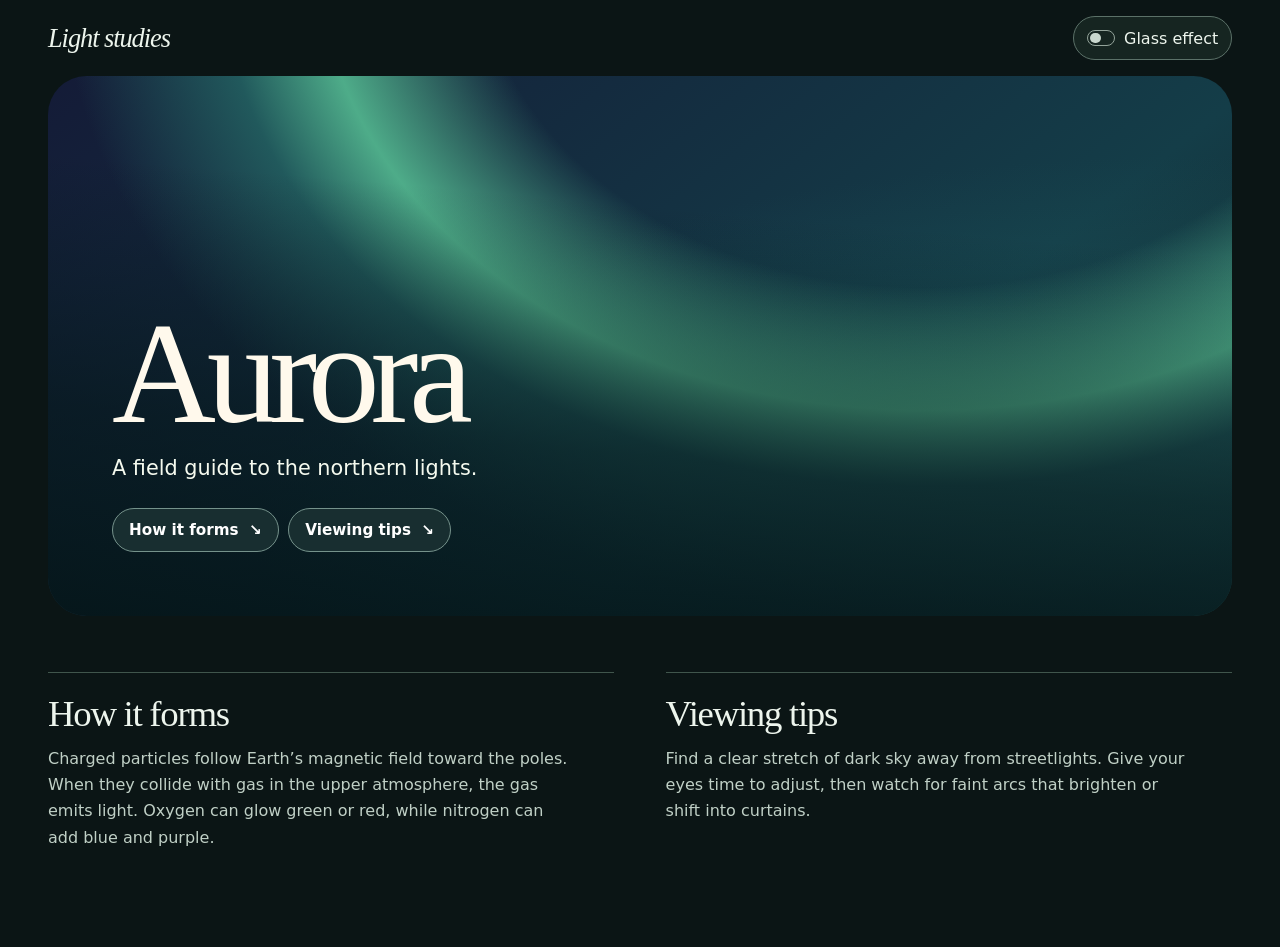
==== examples/iphone/index.html @ 124d4a07 "Publish Liquid Glass web skill for Codex and Claude Code" ====
<!doctype html>
<html lang="en">
<head>
  <meta charset="utf-8">
  <meta name="viewport" content="width=device-width, initial-scale=1, viewport-fit=cover">
  <meta name="color-scheme" content="dark">
  <meta name="description" content="Explore an accessible Liquid Glass example for iPhone Safari. Compare solid and WebGL navigation over an aurora, with native links and reduced-effects support.">
  <title>Aurora · Liquid Glass for iPhone Safari</title>
  <link rel="stylesheet" href="./style.css">
  <script type="module" src="./demo.js"></script>
</head>
<body>
  <a class="skip" href="#guide">Skip to the guide</a>
  <header class="masthead">
    <a class="wordmark" href="#guide">Light studies</a>
    <div class="appearance">
      <button id="effect" type="button" aria-pressed="false" hidden>
        <span class="switch-track" aria-hidden="true"></span>
        Glass effect
      </button>
    </div>
  </header>
  <main id="guide" tabindex="-1">
    <div id="sky" class="sky">
      <div class="scene-content">
        <h1>Aurora</h1>
        <p class="subtitle">A field guide to the northern lights.</p>
        <nav aria-label="In this guide">
          <a glass href="#formation">How it forms <span aria-hidden="true">↘</span></a>
          <a glass href="#viewing">Viewing tips <span aria-hidden="true">↘</span></a>
        </nav>
      </div>
    </div>
    <p id="status" class="status" role="status"></p>
    <div class="notes">
      <section id="formation" tabindex="-1" aria-labelledby="formation-title">
        <h2 id="formation-title">How it forms</h2>
        <p>Charged particles follow Earth’s magnetic field toward the poles. When they collide with gas in the upper atmosphere, the gas emits light. Oxygen can glow green or red, while nitrogen can add blue and purple.</p>
      </section>
      <section id="viewing" tabindex="-1" aria-labelledby="viewing-title">
        <h2 id="viewing-title">Viewing tips</h2>
        <p>Find a clear stretch of dark sky away from streetlights. Give your eyes time to adjust, then watch for faint arcs that brighten or shift into curtains.</p>
      </section>
    </div>
  </main>
</body>
</html>
---- examples/iphone/style.css ----
:root {
  color-scheme: dark;
  font-family: "Helvetica Neue", system-ui, sans-serif;
  color: #edf5ed;
  background: #0b1515;
  --gutter: clamp(1rem, 4vw, 3rem);
}
* { box-sizing: border-box; }
body {
  margin: 0 auto;
  max-width: 82rem;
  padding: env(safe-area-inset-top, 0px) max(var(--gutter), env(safe-area-inset-right, 0px))
    max(2rem, env(safe-area-inset-bottom, 0px)) max(var(--gutter), env(safe-area-inset-left, 0px));
}
a { color: inherit; }
button { font: inherit; }
:focus-visible { outline: 3px solid #ffd689; outline-offset: 3px; }
[hidden] { display: none !important; }
.skip { position: absolute; top: 0.5rem; left: 1rem; z-index: 4; padding: 0.75rem; background: #162725; }
.skip:not(:focus) { clip-path: inset(50%); width: 1px; height: 1px; overflow: hidden; }
.masthead { display: flex; align-items: center; justify-content: space-between; flex-wrap: wrap; gap: 0.5rem; padding: 1rem 0; }
.wordmark {
  display: inline-flex; align-items: center; min-height: 44px;
  font: italic 1.65rem/1 Georgia, serif; letter-spacing: -0.04em; text-decoration: none;
}
#effect {
  display: inline-flex; align-items: center; justify-content: center; gap: 0.55rem;
  min-height: 44px; padding: 0.55rem 0.8rem; border: 1px solid #5b7168; border-radius: 2rem;
  color: inherit; background: #162521; cursor: pointer;
}
#effect[aria-disabled="true"] { cursor: default; }
.switch-track {
  display: inline-flex; align-items: center; width: 1.75rem; height: 1.06rem;
  padding: 0.12rem; border: 1px solid #93a39a; border-radius: 1rem;
}
.switch-track::before { content: ""; width: 0.65rem; aspect-ratio: 1; border-radius: 50%; background: #c9d7ce; }
[aria-pressed="true"] .switch-track { justify-content: flex-end; background: #9cddac; }
[aria-pressed="true"] .switch-track::before { background: #10251c; }
.sky {
  isolation: isolate; overflow: hidden; border-radius: clamp(1rem, 3vw, 2.4rem);
  background-color: #0c222c;
  background-image:
    radial-gradient(ellipse at 74% -24%, transparent 36%, #4eac89 49%, #21595c 57%, transparent 70%),
    radial-gradient(ellipse at 98% 82%, #1d5459, transparent 58%),
    linear-gradient(142deg, #141b37, #143d48 65%, #102627);
}
.sky liquid-glass { display: block; }
.scene-content {
  display: flex; flex-direction: column; align-items: flex-start; justify-content: flex-end;
  min-height: clamp(23rem, 60vh, 38rem); padding: clamp(1.35rem, 5vw, 4.5rem);
  background: linear-gradient(5deg, rgb(4 20 23 / 90%), rgb(4 20 23 / 62%) 33%, transparent 72%);
}
h1, h2, p { margin: 0; }
h1, h2 { font-family: Georgia, "Times New Roman", serif; font-weight: 400; }
h1 { color: #fff9ec; font-size: clamp(3.5rem, 12vw, 9rem); line-height: 1; letter-spacing: -0.065em; }
.subtitle { color: #f5faef; margin: 0.45rem 0 1.5rem; font-size: clamp(1rem, 2vw, 1.3rem); line-height: 1.5; }
nav { display: flex; flex-wrap: wrap; gap: 0.6rem; }
nav a {
  display: inline-flex; align-items: center; justify-content: space-between; gap: 0.65rem;
  min-height: 44px; padding: 0.6rem 1rem; border: 1px solid #75928b; border-radius: 2rem;
  font-weight: 600; font-size: 0.95rem; text-decoration: none; color: #fff; background-color: #182e30;
  --glass-tint: rgba(8, 35, 38, 0.8); --glass-frost: 0.65; --glass-press: 1;
}
.sky liquid-glass[data-renderer="webgl"] nav a { background-color: transparent; }
nav a:hover, .wordmark:hover { text-decoration: underline; text-underline-offset: 0.2em; }
.status:not(:empty) { margin-top: 0.75rem; color: #c4d5cb; font-size: 0.9rem; line-height: 1.5; }
.notes { display: grid; grid-template-columns: repeat(auto-fit, minmax(min(100%, 19rem), 1fr)); gap: clamp(1rem, 4vw, 4rem); padding: clamp(1.6rem, 5vw, 3.5rem) 0; }
.notes section { border-top: 1px solid #40554c; padding: 1.2rem 0 0.5rem; scroll-margin-top: 1rem; }
h2 { font-size: clamp(1.6rem, 3vw, 2.3rem); letter-spacing: -0.035em; }
.notes p { margin-top: 0.65rem; max-width: 52ch; line-height: 1.65; color: #c0d0c6; }
@media (forced-colors: active) {
  .switch-track::before { background: ButtonText; forced-color-adjust: none; }
}
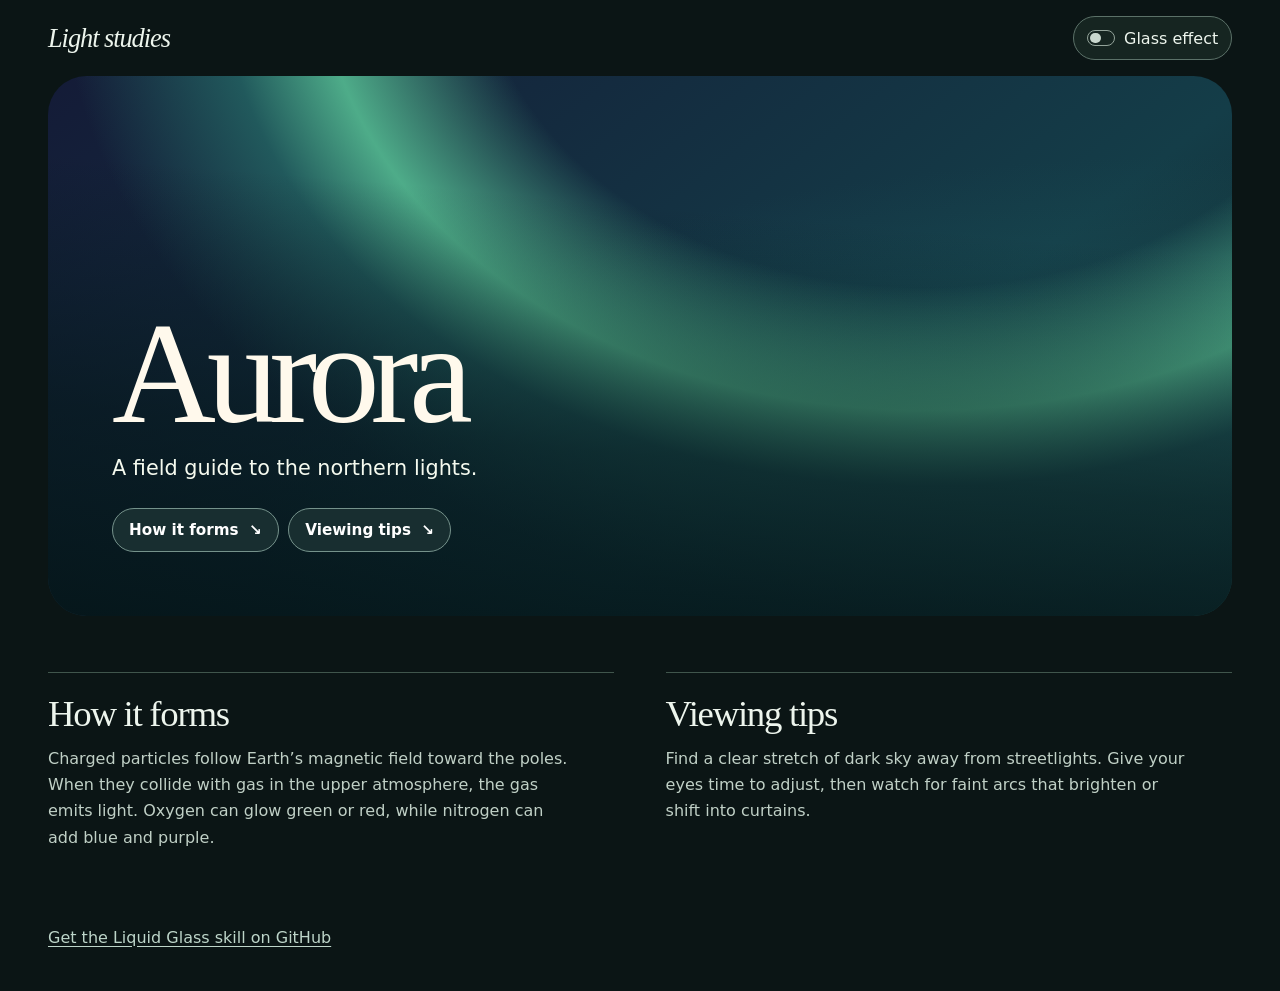
==== commit 565ac862: "Connect the live demo to the skill and improve aurora contrast" ====
--- a/examples/iphone/index.html
+++ b/examples/iphone/index.html
@@ -6,6 +6,11 @@
   <meta name="color-scheme" content="dark">
   <meta name="description" content="Explore an accessible Liquid Glass example for iPhone Safari. Compare solid and WebGL navigation over an aurora, with native links and reduced-effects support.">
   <title>Aurora · Liquid Glass for iPhone Safari</title>
+  <link rel="canonical" href="https://owgit.github.io/liquid-glass-skill/examples/iphone/">
+  <meta property="og:title" content="Aurora · Liquid Glass for iPhone Safari">
+  <meta property="og:description" content="Try solid and refractive navigation over an aurora. A live example from the Liquid Glass skill for Codex and Claude Code.">
+  <meta property="og:type" content="website">
+  <meta property="og:url" content="https://owgit.github.io/liquid-glass-skill/examples/iphone/">
   <link rel="stylesheet" href="./style.css">
   <script type="module" src="./demo.js"></script>
 </head>
@@ -43,5 +48,6 @@
       </section>
     </div>
   </main>
+  <footer><a href="https://github.com/owgit/liquid-glass-skill">Get the Liquid Glass skill on GitHub</a></footer>
 </body>
 </html>
--- a/examples/iphone/style.css
+++ b/examples/iphone/style.css
@@ -61,13 +61,14 @@
   font-weight: 600; font-size: 0.95rem; text-decoration: none; color: #fff; background-color: #182e30;
   --glass-tint: rgba(8, 35, 38, 0.8); --glass-frost: 0.65; --glass-press: 1;
 }
-.sky liquid-glass[data-renderer="webgl"] nav a { background-color: transparent; }
+.sky liquid-glass[data-renderer="webgl"][data-ready] nav a { background-color: transparent; }
 nav a:hover, .wordmark:hover { text-decoration: underline; text-underline-offset: 0.2em; }
 .status:not(:empty) { margin-top: 0.75rem; color: #c4d5cb; font-size: 0.9rem; line-height: 1.5; }
 .notes { display: grid; grid-template-columns: repeat(auto-fit, minmax(min(100%, 19rem), 1fr)); gap: clamp(1rem, 4vw, 4rem); padding: clamp(1.6rem, 5vw, 3.5rem) 0; }
 .notes section { border-top: 1px solid #40554c; padding: 1.2rem 0 0.5rem; scroll-margin-top: 1rem; }
 h2 { font-size: clamp(1.6rem, 3vw, 2.3rem); letter-spacing: -0.035em; }
 .notes p { margin-top: 0.65rem; max-width: 52ch; line-height: 1.65; color: #c0d0c6; }
+footer a { display: inline-flex; align-items: center; min-height: 44px; color: #bdd5c9; text-underline-offset: 0.2em; }
 @media (forced-colors: active) {
   .switch-track::before { background: ButtonText; forced-color-adjust: none; }
 }
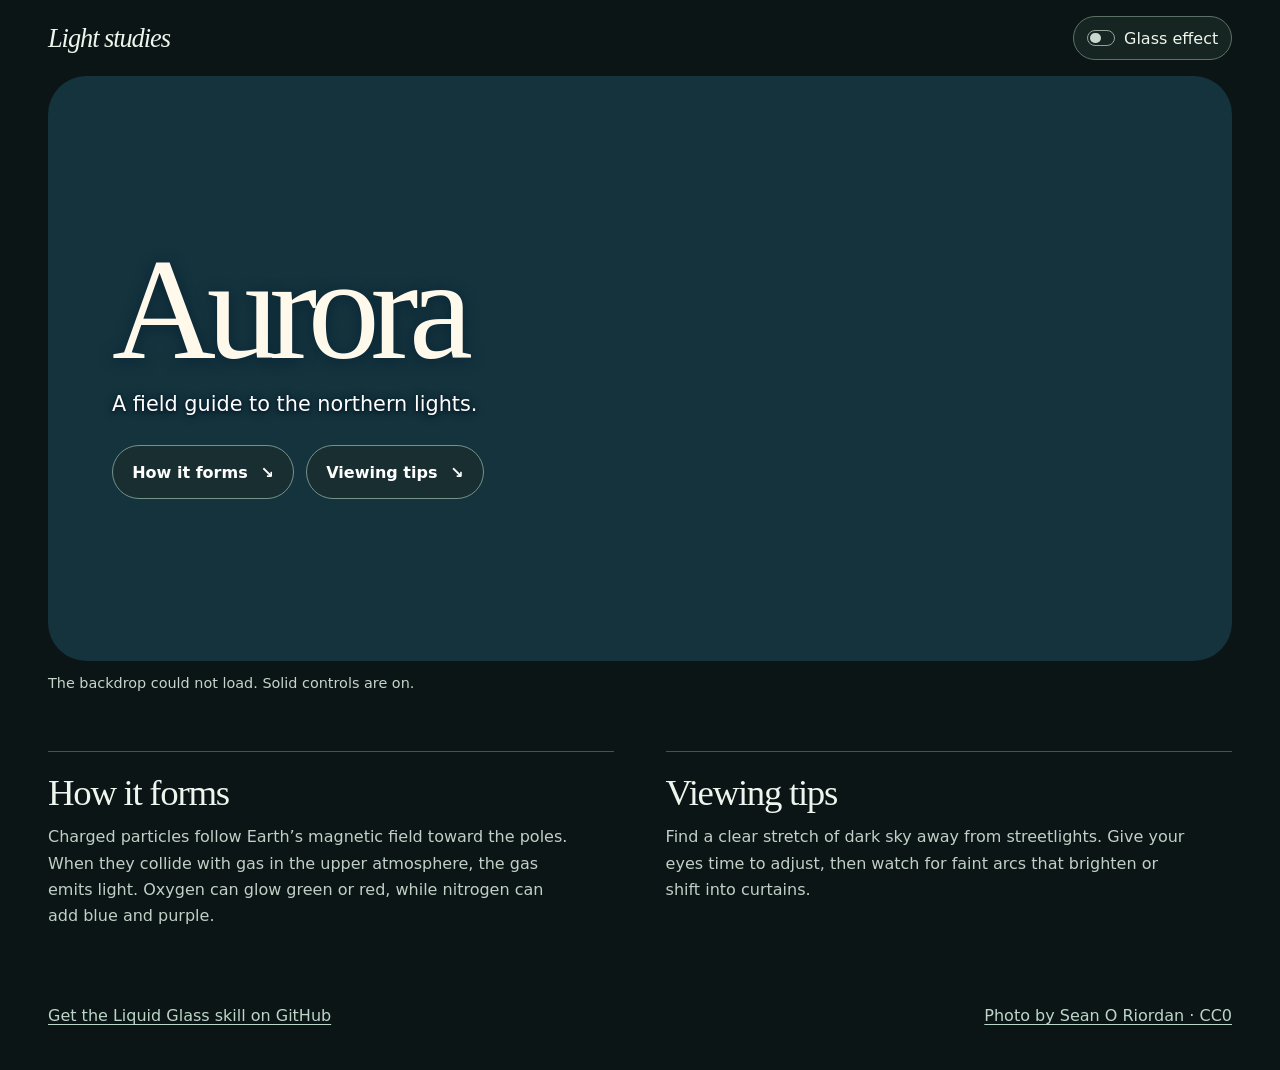
==== commit 6a7f852c: "Show true refraction on clear glass controls over an Iceland aurora photograph" ====
--- a/examples/iphone/index.html
+++ b/examples/iphone/index.html
@@ -11,8 +11,14 @@
   <meta property="og:description" content="Try solid and refractive navigation over an aurora. A live example from the Liquid Glass skill for Codex and Claude Code.">
   <meta property="og:type" content="website">
   <meta property="og:url" content="https://owgit.github.io/liquid-glass-skill/examples/iphone/">
-  <link rel="stylesheet" href="./style.css">
-  <script type="module" src="./demo.js"></script>
+  <meta property="og:image" content="https://owgit.github.io/liquid-glass-skill/docs/aurora-demo.jpg">
+  <meta property="og:image:width" content="1200">
+  <meta property="og:image:height" content="630">
+  <meta property="og:image:alt" content="Two curved glass navigation links refract an aurora photograph from Iceland.">
+  <meta name="twitter:card" content="summary_large_image">
+  <link rel="preload" as="image" type="image/webp" href="./aurora.webp" fetchpriority="high">
+  <link rel="stylesheet" href="./style.css?v=a268196f">
+  <script type="module" src="./demo.js?v=15248f0a"></script>
 </head>
 <body>
   <a class="skip" href="#guide">Skip to the guide</a>
@@ -48,6 +54,9 @@
       </section>
     </div>
   </main>
-  <footer><a href="https://github.com/owgit/liquid-glass-skill">Get the Liquid Glass skill on GitHub</a></footer>
+  <footer>
+    <a href="https://github.com/owgit/liquid-glass-skill">Get the Liquid Glass skill on GitHub</a>
+    <a href="https://commons.wikimedia.org/wiki/File:Aurora_Iceland.jpg">Photo by Sean O Riordan · CC0</a>
+  </footer>
 </body>
 </html>
--- a/examples/iphone/style.css
+++ b/examples/iphone/style.css
@@ -38,37 +38,44 @@
 [aria-pressed="true"] .switch-track::before { background: #10251c; }
 .sky {
   isolation: isolate; overflow: hidden; border-radius: clamp(1rem, 3vw, 2.4rem);
-  background-color: #0c222c;
-  background-image:
-    radial-gradient(ellipse at 74% -24%, transparent 36%, #4eac89 49%, #21595c 57%, transparent 70%),
-    radial-gradient(ellipse at 98% 82%, #1d5459, transparent 58%),
-    linear-gradient(142deg, #141b37, #143d48 65%, #102627);
+  background: #14333d url("./aurora.webp") center / cover no-repeat;
 }
 .sky liquid-glass { display: block; }
 .scene-content {
-  display: flex; flex-direction: column; align-items: flex-start; justify-content: flex-end;
-  min-height: clamp(23rem, 60vh, 38rem); padding: clamp(1.35rem, 5vw, 4.5rem);
-  background: linear-gradient(5deg, rgb(4 20 23 / 90%), rgb(4 20 23 / 62%) 33%, transparent 72%);
+  display: flex; flex-direction: column; align-items: flex-start; justify-content: center;
+  min-height: clamp(26rem, 65svh, 42rem); padding: clamp(1.35rem, 5vw, 4.5rem);
 }
 h1, h2, p { margin: 0; }
 h1, h2 { font-family: Georgia, "Times New Roman", serif; font-weight: 400; }
-h1 { color: #fff9ec; font-size: clamp(3.5rem, 12vw, 9rem); line-height: 1; letter-spacing: -0.065em; }
-.subtitle { color: #f5faef; margin: 0.45rem 0 1.5rem; font-size: clamp(1rem, 2vw, 1.3rem); line-height: 1.5; }
-nav { display: flex; flex-wrap: wrap; gap: 0.6rem; }
+h1 { color: #fff9ec; font-size: clamp(3.5rem, 12vw, 9rem); line-height: 1; letter-spacing: -0.065em; text-shadow: 0 2px 14px #092335; }
+.subtitle { color: #fff; margin: 0.45rem 0 1.6rem; font-size: clamp(1rem, 2vw, 1.3rem); line-height: 1.5; text-shadow: 0 1px 3px #071724, 0 1px 8px #071724; }
+nav { display: flex; flex-wrap: wrap; gap: 0.75rem; }
 nav a {
-  display: inline-flex; align-items: center; justify-content: space-between; gap: 0.65rem;
-  min-height: 44px; padding: 0.6rem 1rem; border: 1px solid #75928b; border-radius: 2rem;
-  font-weight: 600; font-size: 0.95rem; text-decoration: none; color: #fff; background-color: #182e30;
-  --glass-tint: rgba(8, 35, 38, 0.8); --glass-frost: 0.65; --glass-press: 1;
+  display: inline-flex; align-items: center; justify-content: space-between; gap: 0.8rem;
+  min-height: 54px; padding: 0.75rem 1.2rem; border: 1px solid #75928b; border-radius: 2rem;
+  font-weight: 650; font-size: 1rem; text-decoration: none; color: #fff; background-color: #182e30;
+  --glass-tint: rgba(225, 255, 251, 0.04);
+  --glass-frost: 0.045; --glass-depth: 1.28; --glass-dome: 1.22; --glass-ior: 1.48;
+  --glass-chroma: 0.012; --glass-pull: 1.5;
 }
-.sky liquid-glass[data-renderer="webgl"][data-ready] nav a { background-color: transparent; }
+.sky liquid-glass[data-renderer="webgl"][data-ready] nav a {
+  border-color: transparent;
+  background: linear-gradient(150deg, rgb(255 255 255 / 10%), transparent 43%, rgb(216 253 255 / 5%));
+  box-shadow: inset 0 1.5px 1px rgb(248 255 255 / 68%), inset 0 -1px 2px rgb(239 255 253 / 42%);
+  text-shadow: 0 1px 2px #071d29, 0 1px 5px #071d29, 0 0 12px #0b2533;
+}
 nav a:hover, .wordmark:hover { text-decoration: underline; text-underline-offset: 0.2em; }
 .status:not(:empty) { margin-top: 0.75rem; color: #c4d5cb; font-size: 0.9rem; line-height: 1.5; }
 .notes { display: grid; grid-template-columns: repeat(auto-fit, minmax(min(100%, 19rem), 1fr)); gap: clamp(1rem, 4vw, 4rem); padding: clamp(1.6rem, 5vw, 3.5rem) 0; }
 .notes section { border-top: 1px solid #40554c; padding: 1.2rem 0 0.5rem; scroll-margin-top: 1rem; }
 h2 { font-size: clamp(1.6rem, 3vw, 2.3rem); letter-spacing: -0.035em; }
 .notes p { margin-top: 0.65rem; max-width: 52ch; line-height: 1.65; color: #c0d0c6; }
+footer { display: flex; flex-wrap: wrap; justify-content: space-between; gap: 0 1rem; }
 footer a { display: inline-flex; align-items: center; min-height: 44px; color: #bdd5c9; text-underline-offset: 0.2em; }
+@media (max-width: 32rem) {
+  nav { gap: 0.55rem; }
+  nav a { gap: 0.5rem; padding-inline: 0.7rem; font-size: 0.95rem; }
+}
 @media (forced-colors: active) {
   .switch-track::before { background: ButtonText; forced-color-adjust: none; }
 }
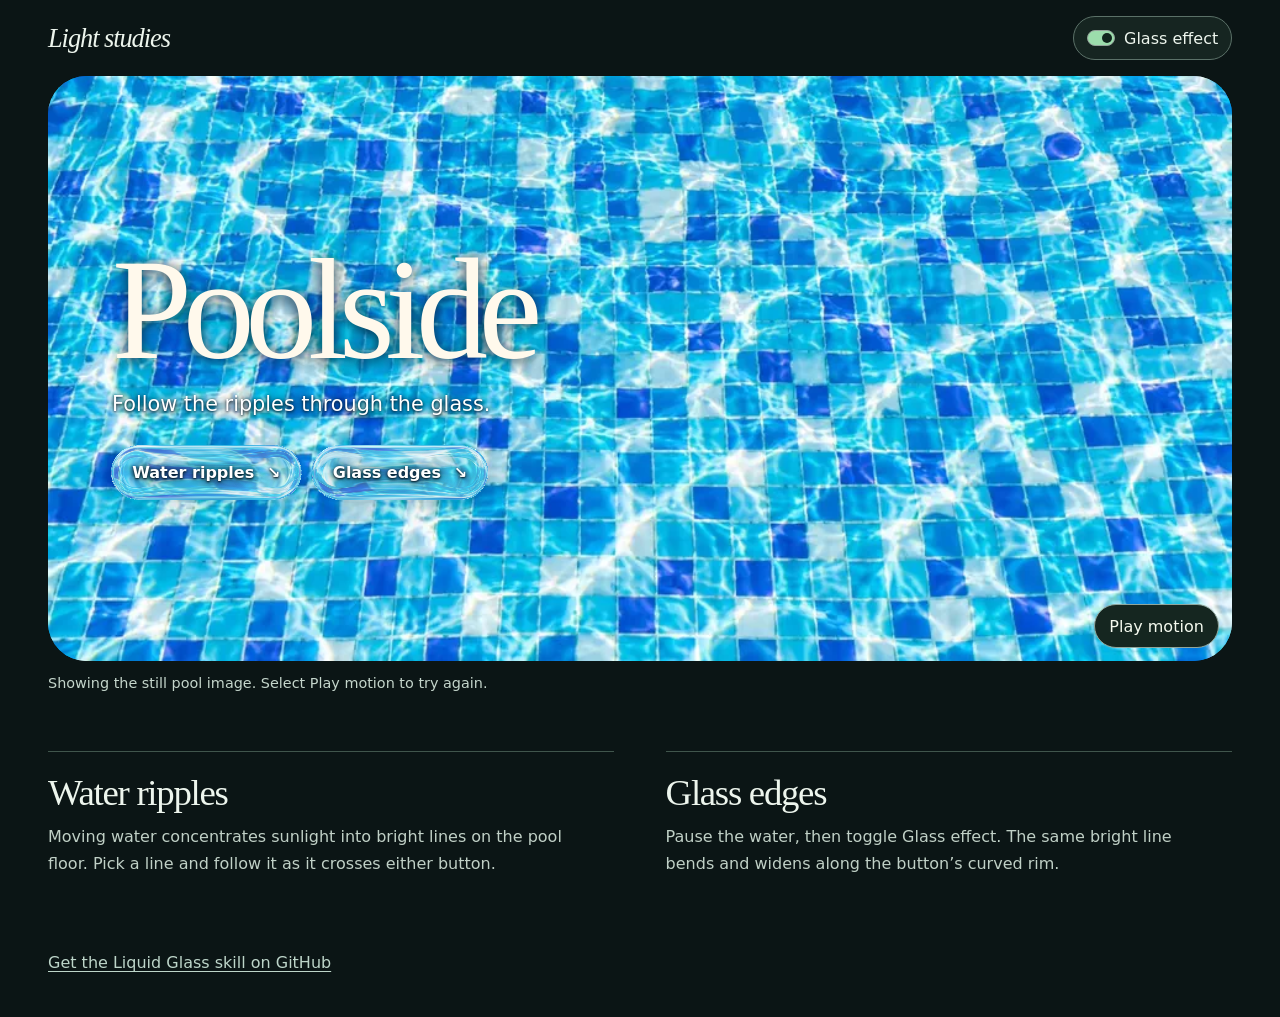
==== commit 3f85ed2e: "Restore the blue tiled pool and animate its light through the glass buttons" ====
--- a/examples/iphone/index.html
+++ b/examples/iphone/index.html
@@ -4,21 +4,21 @@
   <meta charset="utf-8">
   <meta name="viewport" content="width=device-width, initial-scale=1, viewport-fit=cover">
   <meta name="color-scheme" content="dark">
-  <meta name="description" content="Explore an accessible Liquid Glass example for iPhone Safari. Compare solid and WebGL navigation over an aurora, with native links and reduced-effects support.">
-  <title>Aurora · Liquid Glass for iPhone Safari</title>
+  <meta name="description" content="Watch ripples in a sunlit pool bend through Liquid Glass buttons. Pause the backdrop or switch to solid navigation in this accessible iPhone Safari web demo.">
+  <title>Poolside · Liquid Glass for iPhone Safari</title>
   <link rel="canonical" href="https://owgit.github.io/liquid-glass-skill/examples/iphone/">
-  <meta property="og:title" content="Aurora · Liquid Glass for iPhone Safari">
-  <meta property="og:description" content="Try solid and refractive navigation over an aurora. A live example from the Liquid Glass skill for Codex and Claude Code.">
+  <meta property="og:title" content="Poolside · Liquid Glass for iPhone Safari">
+  <meta property="og:description" content="Compare solid and refractive navigation over moving pool water. A live example from the Liquid Glass skill for Codex and Claude Code.">
   <meta property="og:type" content="website">
   <meta property="og:url" content="https://owgit.github.io/liquid-glass-skill/examples/iphone/">
-  <meta property="og:image" content="https://owgit.github.io/liquid-glass-skill/docs/aurora-demo.jpg">
+  <meta property="og:image" content="https://owgit.github.io/liquid-glass-skill/docs/pool-demo.jpg">
   <meta property="og:image:width" content="1200">
   <meta property="og:image:height" content="630">
-  <meta property="og:image:alt" content="Two curved glass navigation links refract an aurora photograph from Iceland.">
+  <meta property="og:image:alt" content="Curved glass navigation links refract bright ripples in a turquoise pool.">
   <meta name="twitter:card" content="summary_large_image">
-  <link rel="preload" as="image" type="image/webp" href="./aurora.webp" fetchpriority="high">
-  <link rel="stylesheet" href="./style.css?v=a268196f">
-  <script type="module" src="./demo.js?v=15248f0a"></script>
+  <link rel="preload" as="image" type="image/webp" href="./pool.webp" fetchpriority="high">
+  <link rel="stylesheet" href="./style.css?v=efb4b290">
+  <script type="module" src="./demo.js?v=d9da9a57"></script>
 </head>
 <body>
   <a class="skip" href="#guide">Skip to the guide</a>
@@ -32,31 +32,33 @@
     </div>
   </header>
   <main id="guide" tabindex="-1">
-    <div id="sky" class="sky">
-      <div class="scene-content">
-        <h1>Aurora</h1>
-        <p class="subtitle">A field guide to the northern lights.</p>
-        <nav aria-label="In this guide">
-          <a glass href="#formation">How it forms <span aria-hidden="true">↘</span></a>
-          <a glass href="#viewing">Viewing tips <span aria-hidden="true">↘</span></a>
-        </nav>
+    <div class="hero">
+      <div id="pool" class="pool">
+        <div class="scene-content">
+          <h1>Poolside</h1>
+          <p class="subtitle">Follow the ripples through the glass.</p>
+          <nav aria-label="In this guide">
+            <a glass href="#formation">Water ripples <span aria-hidden="true">↘</span></a>
+            <a glass href="#viewing">Glass edges <span aria-hidden="true">↘</span></a>
+          </nav>
+        </div>
       </div>
+      <button id="motion" type="button" aria-controls="pool" hidden>Play motion</button>
     </div>
     <p id="status" class="status" role="status"></p>
     <div class="notes">
       <section id="formation" tabindex="-1" aria-labelledby="formation-title">
-        <h2 id="formation-title">How it forms</h2>
-        <p>Charged particles follow Earth’s magnetic field toward the poles. When they collide with gas in the upper atmosphere, the gas emits light. Oxygen can glow green or red, while nitrogen can add blue and purple.</p>
+        <h2 id="formation-title">Water ripples</h2>
+        <p>Moving water concentrates sunlight into bright lines on the pool floor. Pick a line and follow it as it crosses either button.</p>
       </section>
       <section id="viewing" tabindex="-1" aria-labelledby="viewing-title">
-        <h2 id="viewing-title">Viewing tips</h2>
-        <p>Find a clear stretch of dark sky away from streetlights. Give your eyes time to adjust, then watch for faint arcs that brighten or shift into curtains.</p>
+        <h2 id="viewing-title">Glass edges</h2>
+        <p>Pause the water, then toggle Glass effect. The same bright line bends and widens along the button’s curved rim.</p>
       </section>
     </div>
   </main>
   <footer>
     <a href="https://github.com/owgit/liquid-glass-skill">Get the Liquid Glass skill on GitHub</a>
-    <a href="https://commons.wikimedia.org/wiki/File:Aurora_Iceland.jpg">Photo by Sean O Riordan · CC0</a>
   </footer>
 </body>
 </html>
--- a/examples/iphone/style.css
+++ b/examples/iphone/style.css
@@ -28,7 +28,7 @@
   min-height: 44px; padding: 0.55rem 0.8rem; border: 1px solid #5b7168; border-radius: 2rem;
   color: inherit; background: #162521; cursor: pointer;
 }
-#effect[aria-disabled="true"] { cursor: default; }
+#effect:disabled { cursor: default; }
 .switch-track {
   display: inline-flex; align-items: center; width: 1.75rem; height: 1.06rem;
   padding: 0.12rem; border: 1px solid #93a39a; border-radius: 1rem;
@@ -36,11 +36,18 @@
 .switch-track::before { content: ""; width: 0.65rem; aspect-ratio: 1; border-radius: 50%; background: #c9d7ce; }
 [aria-pressed="true"] .switch-track { justify-content: flex-end; background: #9cddac; }
 [aria-pressed="true"] .switch-track::before { background: #10251c; }
-.sky {
+.hero { position: relative; }
+#motion {
+  position: absolute; right: 0.8rem; bottom: 0.8rem; z-index: 1;
+  min-height: 44px; padding: 0.45rem 0.9rem; border: 1px solid #91a69c;
+  border-radius: 2rem; background: #152620; color: #f5faef; cursor: pointer;
+}
+.pool {
   isolation: isolate; overflow: hidden; border-radius: clamp(1rem, 3vw, 2.4rem);
-  background: #14333d url("./aurora.webp") center / cover no-repeat;
+  background: #14333d url("./pool.webp") center / cover no-repeat;
 }
-.sky liquid-glass { display: block; }
+.pool liquid-glass { display: block; background: transparent; }
+.pool liquid-glass::part(fallback) { background-image: url("./pool.webp"); }
 .scene-content {
   display: flex; flex-direction: column; align-items: flex-start; justify-content: center;
   min-height: clamp(26rem, 65svh, 42rem); padding: clamp(1.35rem, 5vw, 4.5rem);
@@ -58,7 +65,7 @@
   --glass-frost: 0.045; --glass-depth: 1.28; --glass-dome: 1.22; --glass-ior: 1.48;
   --glass-chroma: 0.012; --glass-pull: 1.5;
 }
-.sky liquid-glass[data-renderer="webgl"][data-ready] nav a {
+.pool liquid-glass[data-renderer="webgl"][data-ready] nav a[glass] {
   border-color: transparent;
   background: linear-gradient(150deg, rgb(255 255 255 / 10%), transparent 43%, rgb(216 253 255 / 5%));
   box-shadow: inset 0 1.5px 1px rgb(248 255 255 / 68%), inset 0 -1px 2px rgb(239 255 253 / 42%);
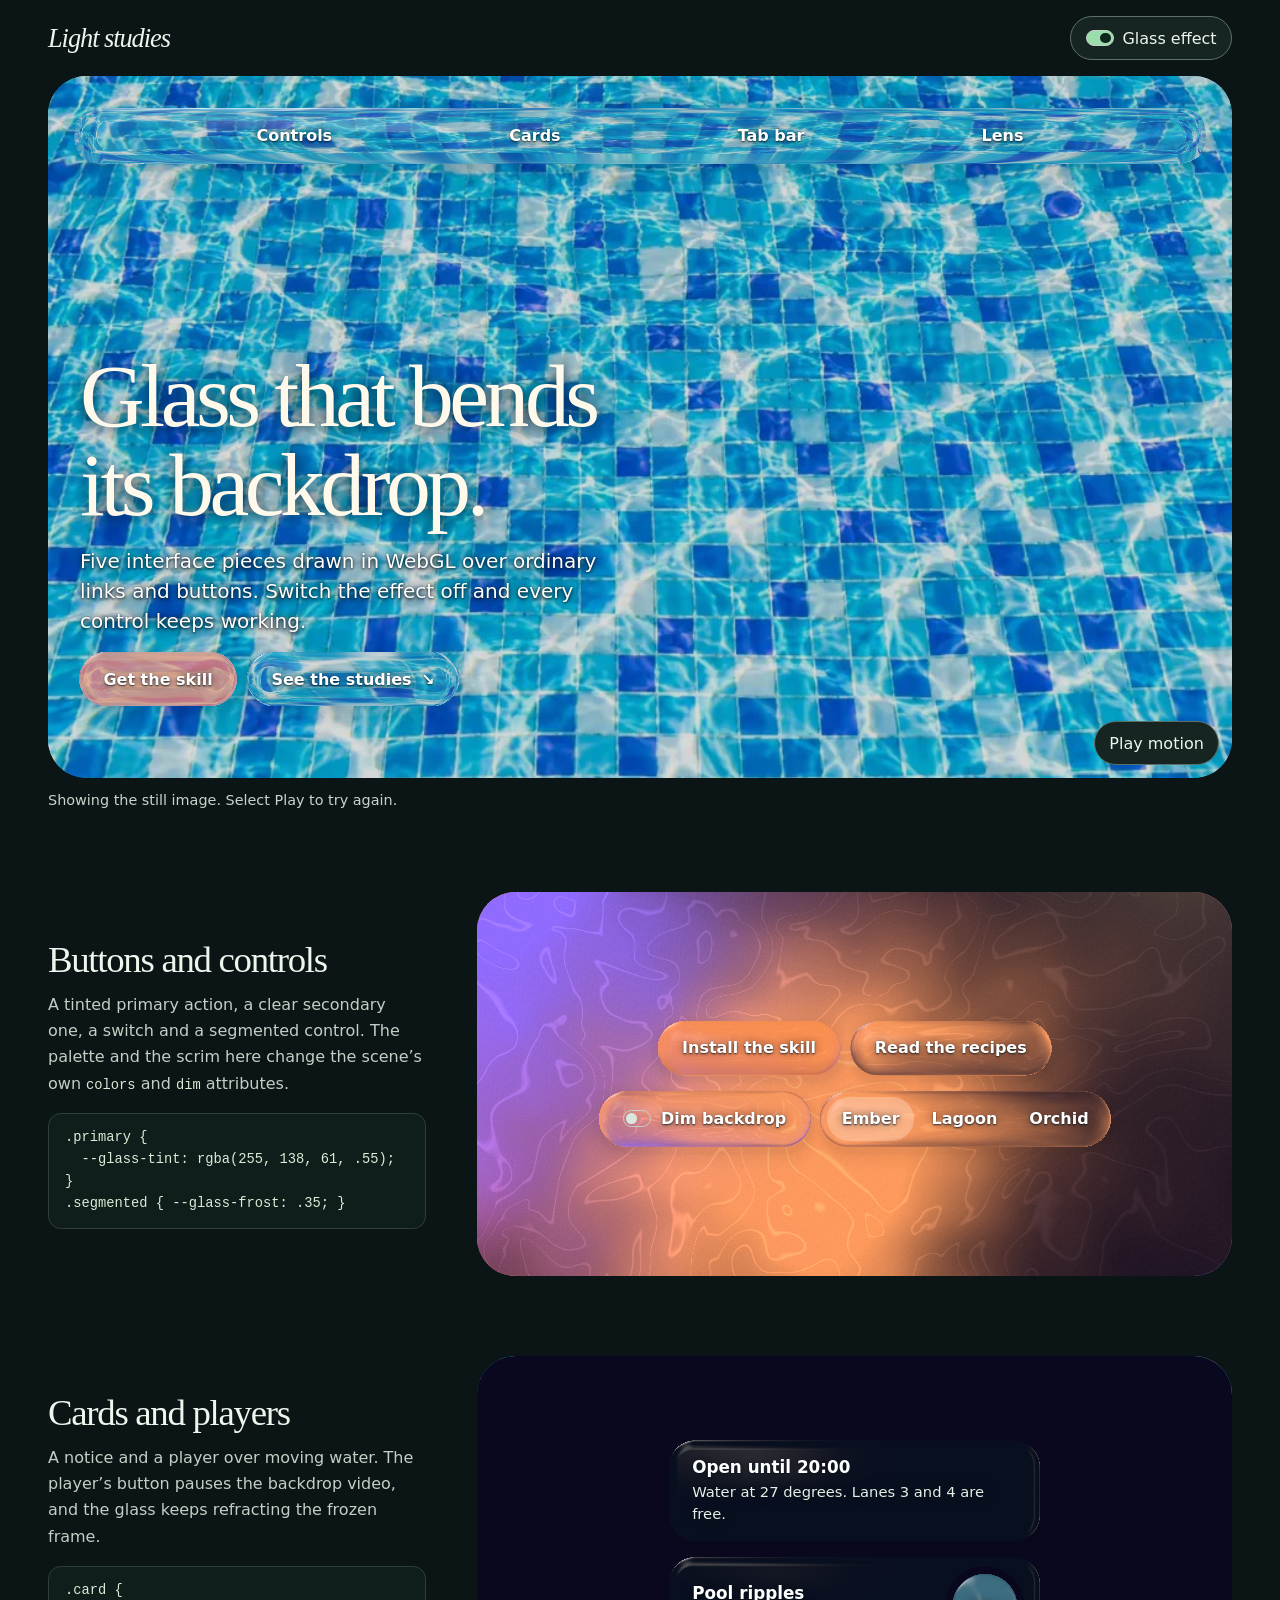
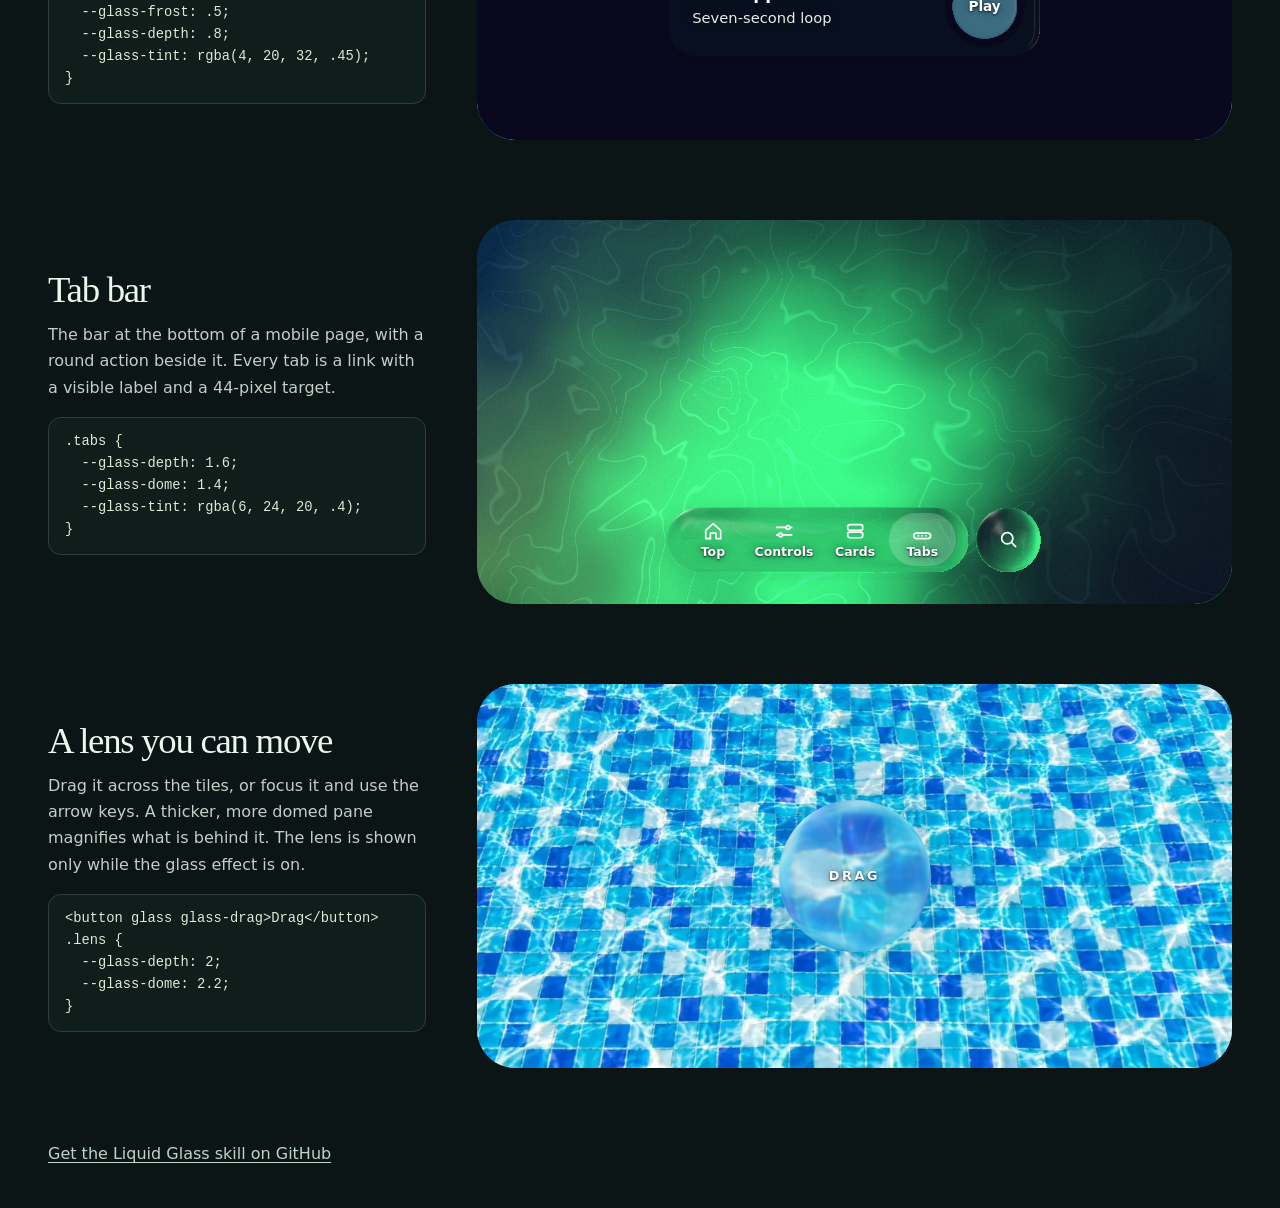
==== commit 14a16375: "Turn the demo into a five-scene glass component gallery Add a glass navigation bar, tinted buttons, " ====
--- a/examples/iphone/index.html
+++ b/examples/iphone/index.html
@@ -4,58 +4,150 @@
   <meta charset="utf-8">
   <meta name="viewport" content="width=device-width, initial-scale=1, viewport-fit=cover">
   <meta name="color-scheme" content="dark">
-  <meta name="description" content="Watch ripples in a sunlit pool bend through Liquid Glass buttons. Pause the backdrop or switch to solid navigation in this accessible iPhone Safari web demo.">
-  <title>Poolside · Liquid Glass for iPhone Safari</title>
+  <meta name="description" content="A glass navigation bar, buttons, cards, a tab bar and a draggable lens, drawn in WebGL over ordinary links and buttons. Switch the effect off and every control keeps working.">
+  <title>Light studies · Liquid Glass components for the web</title>
   <link rel="canonical" href="https://owgit.github.io/liquid-glass-skill/examples/iphone/">
-  <meta property="og:title" content="Poolside · Liquid Glass for iPhone Safari">
-  <meta property="og:description" content="Compare solid and refractive navigation over moving pool water. A live example from the Liquid Glass skill for Codex and Claude Code.">
+  <meta property="og:title" content="Light studies · Liquid Glass components for the web">
+  <meta property="og:description" content="Navigation, buttons, cards, a tab bar and a lens in refractive glass, each with a solid mode. A live example from the Liquid Glass skill for Codex and Claude Code.">
   <meta property="og:type" content="website">
   <meta property="og:url" content="https://owgit.github.io/liquid-glass-skill/examples/iphone/">
   <meta property="og:image" content="https://owgit.github.io/liquid-glass-skill/docs/pool-demo.jpg">
   <meta property="og:image:width" content="1200">
   <meta property="og:image:height" content="630">
-  <meta property="og:image:alt" content="Curved glass navigation links refract bright ripples in a turquoise pool.">
+  <meta property="og:image:alt" content="A glass navigation bar and two glass buttons refract bright ripples in a turquoise pool.">
   <meta name="twitter:card" content="summary_large_image">
   <link rel="preload" as="image" type="image/webp" href="./pool.webp" fetchpriority="high">
-  <link rel="stylesheet" href="./style.css?v=efb4b290">
-  <script type="module" src="./demo.js?v=d9da9a57"></script>
+  <link rel="stylesheet" href="./style.css?v=47dca04d">
+  <script type="module" src="./demo.js?v=7b18c831"></script>
 </head>
 <body>
   <a class="skip" href="#guide">Skip to the guide</a>
   <header class="masthead">
     <a class="wordmark" href="#guide">Light studies</a>
-    <div class="appearance">
-      <button id="effect" type="button" aria-pressed="false" hidden>
-        <span class="switch-track" aria-hidden="true"></span>
-        Glass effect
-      </button>
-    </div>
+    <button id="effect" type="button" aria-pressed="false" hidden>
+      <span class="switch-track" aria-hidden="true"></span>
+      Glass effect
+    </button>
   </header>
   <main id="guide" tabindex="-1">
-    <div class="hero">
-      <div id="pool" class="pool">
-        <div class="scene-content">
-          <h1>Poolside</h1>
-          <p class="subtitle">Follow the ripples through the glass.</p>
-          <nav aria-label="In this guide">
-            <a glass href="#formation">Water ripples <span aria-hidden="true">↘</span></a>
-            <a glass href="#viewing">Glass edges <span aria-hidden="true">↘</span></a>
-          </nav>
+    <div id="pool" class="stage hero" data-scene="./pool.webp" data-video="./pool-loop.mp4" data-dim="0.15">
+      <div class="scene-content">
+        <nav class="pane bar" glass aria-label="Studies">
+          <a href="#controls">Controls</a>
+          <a href="#cards">Cards</a>
+          <a href="#tabs">Tab bar</a>
+          <a href="#lens">Lens</a>
+        </nav>
+        <h1>Glass that bends its backdrop.</h1>
+        <p class="subtitle">Five interface pieces drawn in WebGL over ordinary links and buttons. Switch the effect off and every control keeps working.</p>
+        <p class="actions">
+          <a class="pane tinted" glass href="https://github.com/owgit/liquid-glass-skill">Get the skill</a>
+          <a class="pane" glass href="#controls">See the studies <span aria-hidden="true">↘</span></a>
+        </p>
+      </div>
+      <button class="motion" type="button" data-motion data-noun=" motion" aria-controls="pool" hidden>Play motion</button>
+    </div>
+    <p id="status" class="status" role="status"></p>
+
+    <section class="study" id="controls" tabindex="-1" aria-labelledby="controls-title">
+      <div class="words">
+        <h2 id="controls-title">Buttons and controls</h2>
+        <p>A tinted primary action, a clear secondary one, a switch and a segmented control. The palette and the scrim here change the scene’s own <code>colors</code> and <code>dim</code> attributes.</p>
+        <pre><code>.primary {
+  --glass-tint: rgba(255, 138, 61, .55);
+}
+.segmented { --glass-frost: .35; }</code></pre>
+      </div>
+      <div class="stage" data-scene="aurora" data-colors="#ff9a5a #ffe08a #ff6f91 #8f6bff">
+        <div class="scene-content centered">
+          <p class="actions">
+            <a class="pane tinted" glass href="https://github.com/owgit/liquid-glass-skill#install-for-codex-and-claude-code">Install the skill</a>
+            <a class="pane" glass href="https://github.com/owgit/liquid-glass-skill/blob/HEAD/skills/liquid-glass-web/references/recipes.md">Read the recipes</a>
+          </p>
+          <div class="actions" data-needs-scene hidden>
+            <button id="dim" class="pane" glass type="button" aria-pressed="false">
+              <span class="switch-track" aria-hidden="true"></span>
+              Dim backdrop
+            </button>
+            <fieldset id="palette" class="pane segmented" glass>
+              <legend class="visually-hidden">Backdrop palette</legend>
+              <label><input type="radio" name="palette" value="#ff9a5a #ffe08a #ff6f91 #8f6bff" checked> Ember</label>
+              <label><input type="radio" name="palette" value="#35e0c8 #5aa0ff #c8f4ff #2b62d9"> Lagoon</label>
+              <label><input type="radio" name="palette" value="#d58cff #ff7fb5 #8f6bff #ffe0f5"> Orchid</label>
+            </fieldset>
+          </div>
         </div>
       </div>
-      <button id="motion" type="button" aria-controls="pool" hidden>Play motion</button>
-    </div>
-    <p id="status" class="status" role="status"></p>
-    <div class="notes">
-      <section id="formation" tabindex="-1" aria-labelledby="formation-title">
-        <h2 id="formation-title">Water ripples</h2>
-        <p>Moving water concentrates sunlight into bright lines on the pool floor. Pick a line and follow it as it crosses either button.</p>
-      </section>
-      <section id="viewing" tabindex="-1" aria-labelledby="viewing-title">
-        <h2 id="viewing-title">Glass edges</h2>
-        <p>Pause the water, then toggle Glass effect. The same bright line bends and widens along the button’s curved rim.</p>
-      </section>
-    </div>
+    </section>
+
+    <section class="study" id="cards" tabindex="-1" aria-labelledby="cards-title">
+      <div class="words">
+        <h2 id="cards-title">Cards and players</h2>
+        <p>A notice and a player over moving water. The player’s button pauses the backdrop video, and the glass keeps refracting the frozen frame.</p>
+        <pre><code>.card {
+  --glass-frost: .5;
+  --glass-depth: .8;
+  --glass-tint: rgba(4, 20, 32, .45);
+}</code></pre>
+      </div>
+      <div class="stage" data-scene="./pool.webp" data-video="./pool-loop.mp4">
+        <div class="scene-content centered">
+          <article class="pane card" glass>
+            <h3>Open until 20:00</h3>
+            <p>Water at 27 degrees. Lanes 3 and 4 are free.</p>
+          </article>
+          <article class="pane card player" glass>
+            <div>
+              <h3>Pool ripples</h3>
+              <p>Seven-second loop</p>
+            </div>
+            <button class="pane round" glass type="button" data-motion data-noun="" hidden>Play</button>
+          </article>
+        </div>
+      </div>
+    </section>
+
+    <section class="study" id="tabs" tabindex="-1" aria-labelledby="tabs-title">
+      <div class="words">
+        <h2 id="tabs-title">Tab bar</h2>
+        <p>The bar at the bottom of a mobile page, with a round action beside it. Every tab is a link with a visible label and a 44-pixel target.</p>
+        <pre><code>.tabs {
+  --glass-depth: 1.6;
+  --glass-dome: 1.4;
+  --glass-tint: rgba(6, 24, 20, .4);
+}</code></pre>
+      </div>
+      <div class="stage night" data-scene="aurora" data-colors="#3cff8a #0b5d3b #b6ff6a #0a2a4a">
+        <div class="scene-content dock">
+          <nav class="pane bar tabs" glass aria-label="Sections">
+            <a href="#guide"><svg viewBox="0 0 24 24" aria-hidden="true"><path d="M4 11 12 4l8 7v9h-5v-6H9v6H4z"/></svg>Top</a>
+            <a href="#controls"><svg viewBox="0 0 24 24" aria-hidden="true"><path d="M4 8h10m4 0h2M4 16h2m4 0h10"/><circle cx="16" cy="8" r="2"/><circle cx="8" cy="16" r="2"/></svg>Controls</a>
+            <a href="#cards"><svg viewBox="0 0 24 24" aria-hidden="true"><rect x="4" y="5" width="16" height="6" rx="2"/><rect x="4" y="13" width="16" height="6" rx="2"/></svg>Cards</a>
+            <a href="#tabs" aria-current="location"><svg viewBox="0 0 24 24" aria-hidden="true"><rect x="3" y="14" width="18" height="6" rx="3"/><path d="M8 17h.01M12 17h.01M16 17h.01"/></svg>Tabs</a>
+          </nav>
+          <a class="pane round" glass href="#lens" aria-label="Go to the lens study">
+            <svg viewBox="0 0 24 24" aria-hidden="true"><circle cx="11" cy="11" r="6"/><path d="m16 16 4 4"/></svg>
+          </a>
+        </div>
+      </div>
+    </section>
+
+    <section class="study" id="lens" tabindex="-1" aria-labelledby="lens-title">
+      <div class="words">
+        <h2 id="lens-title">A lens you can move</h2>
+        <p>Drag it across the tiles, or focus it and use the arrow keys. A thicker, more domed pane magnifies what is behind it. The lens is shown only while the glass effect is on.</p>
+        <pre><code>&lt;button glass glass-drag&gt;Drag&lt;/button&gt;
+.lens {
+  --glass-depth: 2;
+  --glass-dome: 2.2;
+}</code></pre>
+      </div>
+      <div class="stage" data-scene="./pool.webp">
+        <div class="scene-content centered">
+          <button id="loupe" class="pane round loupe" glass glass-drag type="button" data-needs-scene="glass" hidden>Drag</button>
+        </div>
+      </div>
+    </section>
   </main>
   <footer>
     <a href="https://github.com/owgit/liquid-glass-skill">Get the Liquid Glass skill on GitHub</a>
--- a/examples/iphone/style.css
+++ b/examples/iphone/style.css
@@ -4,7 +4,9 @@
   color: #edf5ed;
   background: #0b1515;
   --gutter: clamp(1rem, 4vw, 3rem);
+  scroll-behavior: smooth;
 }
+@media (prefers-reduced-motion: reduce) { :root { scroll-behavior: auto; } }
 * { box-sizing: border-box; }
 body {
   margin: 0 auto;
@@ -14,74 +16,116 @@
 }
 a { color: inherit; }
 button { font: inherit; }
+svg { width: 1.4rem; height: 1.4rem; fill: none; stroke: currentColor; stroke-width: 1.8; stroke-linecap: round; stroke-linejoin: round; }
 :focus-visible { outline: 3px solid #ffd689; outline-offset: 3px; }
 [hidden] { display: none !important; }
+.visually-hidden, .skip:not(:focus) { position: absolute; clip-path: inset(50%); width: 1px; height: 1px; overflow: hidden; white-space: nowrap; }
 .skip { position: absolute; top: 0.5rem; left: 1rem; z-index: 4; padding: 0.75rem; background: #162725; }
-.skip:not(:focus) { clip-path: inset(50%); width: 1px; height: 1px; overflow: hidden; }
 .masthead { display: flex; align-items: center; justify-content: space-between; flex-wrap: wrap; gap: 0.5rem; padding: 1rem 0; }
 .wordmark {
   display: inline-flex; align-items: center; min-height: 44px;
   font: italic 1.65rem/1 Georgia, serif; letter-spacing: -0.04em; text-decoration: none;
 }
-#effect {
+#effect, .motion {
   display: inline-flex; align-items: center; justify-content: center; gap: 0.55rem;
-  min-height: 44px; padding: 0.55rem 0.8rem; border: 1px solid #5b7168; border-radius: 2rem;
+  min-height: 44px; padding: 0.55rem 0.9rem; border: 1px solid #5b7168; border-radius: 2rem;
   color: inherit; background: #162521; cursor: pointer;
 }
 #effect:disabled { cursor: default; }
+.motion { position: absolute; right: 0.8rem; bottom: 0.8rem; z-index: 1; }
 .switch-track {
-  display: inline-flex; align-items: center; width: 1.75rem; height: 1.06rem;
-  padding: 0.12rem; border: 1px solid #93a39a; border-radius: 1rem;
+  display: inline-flex; align-items: center; flex: none; width: 1.75rem; height: 1.06rem;
+  padding: 0.12rem; border: 1px solid #c3d0c8; border-radius: 1rem;
 }
-.switch-track::before { content: ""; width: 0.65rem; aspect-ratio: 1; border-radius: 50%; background: #c9d7ce; }
+.switch-track::before { content: ""; width: 0.65rem; aspect-ratio: 1; border-radius: 50%; background: #dbe6de; }
 [aria-pressed="true"] .switch-track { justify-content: flex-end; background: #9cddac; }
 [aria-pressed="true"] .switch-track::before { background: #10251c; }
-.hero { position: relative; }
-#motion {
-  position: absolute; right: 0.8rem; bottom: 0.8rem; z-index: 1;
-  min-height: 44px; padding: 0.45rem 0.9rem; border: 1px solid #91a69c;
-  border-radius: 2rem; background: #152620; color: #f5faef; cursor: pointer;
+
+/* A stage shows its still backdrop in CSS, so it looks right before and without WebGL. */
+.stage {
+  position: relative; isolation: isolate; overflow: hidden; border-radius: clamp(1rem, 3vw, 2.4rem);
+  --still: url("./pool.webp");
+  background: #14333d var(--still) center / cover no-repeat;
 }
-.pool {
-  isolation: isolate; overflow: hidden; border-radius: clamp(1rem, 3vw, 2.4rem);
-  background: #14333d url("./pool.webp") center / cover no-repeat;
+.stage[data-scene="aurora"] { --still: linear-gradient(135deg, #ff9a5a, #ff6f91 55%, #8f6bff); }
+.stage.night { --still: linear-gradient(160deg, #0a2a4a, #0b5d3b 55%, #3cff8a); }
+.stage liquid-glass { display: block; background: transparent; }
+.stage liquid-glass::part(fallback) { background-image: var(--still); }
+.scene-content {
+  display: flex; flex-direction: column; align-items: flex-start; gap: 1rem;
+  min-height: 24rem; padding: clamp(1rem, 3vw, 2rem);
 }
-.pool liquid-glass { display: block; background: transparent; }
-.pool liquid-glass::part(fallback) { background-image: url("./pool.webp"); }
-.scene-content {
-  display: flex; flex-direction: column; align-items: flex-start; justify-content: center;
-  min-height: clamp(26rem, 65svh, 42rem); padding: clamp(1.35rem, 5vw, 4.5rem);
+.scene-content.centered { align-items: center; justify-content: center; }
+.scene-content.dock { flex-direction: row; align-items: flex-end; justify-content: center; gap: 0.6rem; }
+.hero .scene-content { min-height: clamp(30rem, 78svh, 46rem); padding-bottom: 4.5rem; }
+
+/* Every pane is solid first. It turns clear only inside a ready WebGL scene. */
+.pane {
+  display: inline-flex; align-items: center; justify-content: center; gap: 0.6rem;
+  min-height: 54px; margin: 0; padding: 0.75rem 1.4rem; border: 1px solid #75928b; border-radius: 2rem;
+  font: inherit; font-weight: 650; text-decoration: none; color: #fff; background-color: #182e30;
+  --glass-depth: 1.5; --glass-dome: 1.3; --glass-ior: 1.5; --glass-chroma: 0.014; --glass-pull: 6;
 }
-h1, h2, p { margin: 0; }
+button.pane { cursor: pointer; }
+.pane.tinted { background-color: #b4501c; border-color: #ffb37e; --glass-tint: rgba(255, 138, 61, 0.55); }
+.stage liquid-glass[data-renderer="webgl"][data-ready] [glass] {
+  border-color: transparent; background: none;
+  /* The renderer fades its canvas in over 0.5s, so stay solid until it has arrived. */
+  transition: background-color 0s 0.5s, border-color 0s 0.5s;
+  text-shadow: 0 1px 2px rgb(4 20 28 / 80%), 0 0 10px rgb(4 20 28 / 60%);
+}
+a.pane:hover, .bar a:hover, .wordmark:hover { text-decoration: underline; text-underline-offset: 0.2em; }
+.actions { display: flex; flex-wrap: wrap; justify-content: inherit; gap: 0.75rem; margin: 0; }
+.centered .actions { justify-content: center; }
+
+.bar { align-self: stretch; justify-content: space-evenly; gap: 0; padding: 0.3rem 0.6rem; }
+.bar a { display: inline-flex; align-items: center; justify-content: center; min-height: 44px; padding: 0 0.7rem; border-radius: 2rem; text-decoration: none; }
+.tabs { align-self: auto; --glass-depth: 1.6; --glass-dome: 1.4; --glass-tint: rgba(6, 24, 20, 0.4); }
+.tabs a { flex-direction: column; gap: 0.15rem; min-width: 4.2rem; padding: 0.4rem 0.5rem; font-size: 0.78rem; }
+.tabs [aria-current] { background: rgb(255 255 255 / 20%); }
+.round { flex: none; width: 64px; height: 64px; padding: 0; border-radius: 50%; }
+.loupe { width: 9.5rem; height: 9.5rem; font-size: 0.8rem; letter-spacing: 0.2em; text-transform: uppercase; --glass-depth: 2; --glass-dome: 2.2; --glass-pull: 0; }
+
+.segmented { gap: 0.2rem; padding: 0.3rem; --glass-frost: 0.35; }
+.segmented label { display: inline-flex; align-items: center; min-height: 44px; padding: 0 0.9rem; border-radius: 2rem; cursor: pointer; }
+.segmented input { position: absolute; opacity: 0; pointer-events: none; }
+.segmented label:has(:checked) { background: rgb(255 255 255 / 26%); }
+.segmented label:has(:focus-visible) { outline: 3px solid #ffd689; outline-offset: 1px; }
+
+.card {
+  display: block; width: min(100%, 23rem); padding: 1rem 1.3rem; border-radius: 1.6rem; font-weight: 400;
+  background-color: #10232e; --glass-frost: 0.5; --glass-depth: 0.8; --glass-dome: 0.8; --glass-tint: rgba(4, 20, 32, 0.45);
+}
+.card h3 { margin: 0; font-size: 1.05rem; }
+.card p { margin-top: 0.25rem; font-size: 0.92rem; line-height: 1.45; color: #e3efe7; }
+.player { display: flex; align-items: center; justify-content: space-between; gap: 1rem; min-height: 96px; }
+.player .round { font-size: 0.85rem; --glass-depth: 1.8; --glass-dome: 1.8; --glass-tint: rgba(120, 220, 255, 0.22); }
+
+h1, h2, h3, p { margin: 0; }
 h1, h2 { font-family: Georgia, "Times New Roman", serif; font-weight: 400; }
-h1 { color: #fff9ec; font-size: clamp(3.5rem, 12vw, 9rem); line-height: 1; letter-spacing: -0.065em; text-shadow: 0 2px 14px #092335; }
-.subtitle { color: #fff; margin: 0.45rem 0 1.6rem; font-size: clamp(1rem, 2vw, 1.3rem); line-height: 1.5; text-shadow: 0 1px 3px #071724, 0 1px 8px #071724; }
-nav { display: flex; flex-wrap: wrap; gap: 0.75rem; }
-nav a {
-  display: inline-flex; align-items: center; justify-content: space-between; gap: 0.8rem;
-  min-height: 54px; padding: 0.75rem 1.2rem; border: 1px solid #75928b; border-radius: 2rem;
-  font-weight: 650; font-size: 1rem; text-decoration: none; color: #fff; background-color: #182e30;
-  --glass-tint: rgba(225, 255, 251, 0.04);
-  --glass-frost: 0.045; --glass-depth: 1.28; --glass-dome: 1.22; --glass-ior: 1.48;
-  --glass-chroma: 0.012; --glass-pull: 1.5;
+h1 { margin-top: auto; max-width: 13ch; color: #fff9ec; font-size: clamp(2.6rem, 8vw, 5.6rem); line-height: 1; letter-spacing: -0.05em; text-shadow: 0 2px 14px #092335; }
+.subtitle { max-width: 44ch; color: #fff; font-size: clamp(1rem, 2vw, 1.25rem); line-height: 1.5; text-shadow: 0 1px 3px #071724, 0 1px 8px #071724; }
+.status:not(:empty) { margin-top: 0.75rem; color: #c4d5cb; font-size: 0.9rem; line-height: 1.5; }
+
+.study {
+  display: grid; grid-template-columns: minmax(0, 1fr) minmax(0, 2fr); align-items: center;
+  gap: clamp(1rem, 4vw, 3.5rem); margin-top: clamp(2.5rem, 7vw, 5rem); scroll-margin-top: 1rem;
 }
-.pool liquid-glass[data-renderer="webgl"][data-ready] nav a[glass] {
-  border-color: transparent;
-  background: linear-gradient(150deg, rgb(255 255 255 / 10%), transparent 43%, rgb(216 253 255 / 5%));
-  box-shadow: inset 0 1.5px 1px rgb(248 255 255 / 68%), inset 0 -1px 2px rgb(239 255 253 / 42%);
-  text-shadow: 0 1px 2px #071d29, 0 1px 5px #071d29, 0 0 12px #0b2533;
+h2 { font-size: clamp(1.6rem, 3vw, 2.3rem); letter-spacing: -0.035em; }
+.words p { margin-top: 0.65rem; line-height: 1.65; color: #c0d0c6; }
+code { font: 0.86em/1.6 ui-monospace, SFMono-Regular, Menlo, monospace; color: #d9ecd7; }
+pre { white-space: pre-wrap; margin: 1rem 0 0; padding: 0.8rem 1rem; overflow-x: auto; border: 1px solid #2c4039; border-radius: 0.8rem; background: #0f1d1b; }
+footer { display: flex; flex-wrap: wrap; justify-content: space-between; gap: 0 1rem; margin-top: clamp(2rem, 6vw, 4rem); }
+footer a { display: inline-flex; align-items: center; min-height: 44px; color: #bdd5c9; text-underline-offset: 0.2em; }
+@media (max-width: 52rem) {
+  .study { grid-template-columns: minmax(0, 1fr); }
+  .scene-content { min-height: 21rem; }
 }
-nav a:hover, .wordmark:hover { text-decoration: underline; text-underline-offset: 0.2em; }
-.status:not(:empty) { margin-top: 0.75rem; color: #c4d5cb; font-size: 0.9rem; line-height: 1.5; }
-.notes { display: grid; grid-template-columns: repeat(auto-fit, minmax(min(100%, 19rem), 1fr)); gap: clamp(1rem, 4vw, 4rem); padding: clamp(1.6rem, 5vw, 3.5rem) 0; }
-.notes section { border-top: 1px solid #40554c; padding: 1.2rem 0 0.5rem; scroll-margin-top: 1rem; }
-h2 { font-size: clamp(1.6rem, 3vw, 2.3rem); letter-spacing: -0.035em; }
-.notes p { margin-top: 0.65rem; max-width: 52ch; line-height: 1.65; color: #c0d0c6; }
-footer { display: flex; flex-wrap: wrap; justify-content: space-between; gap: 0 1rem; }
-footer a { display: inline-flex; align-items: center; min-height: 44px; color: #bdd5c9; text-underline-offset: 0.2em; }
 @media (max-width: 32rem) {
-  nav { gap: 0.55rem; }
-  nav a { gap: 0.5rem; padding-inline: 0.7rem; font-size: 0.95rem; }
+  .pane { padding-inline: 1rem; font-size: 0.95rem; }
+  .bar { padding-inline: 0.2rem; }
+  .bar a { padding: 0 0.45rem; }
+  .tabs a { min-width: 3.4rem; padding: 0.4rem 0.2rem; }
 }
 @media (forced-colors: active) {
   .switch-track::before { background: ButtonText; forced-color-adjust: none; }
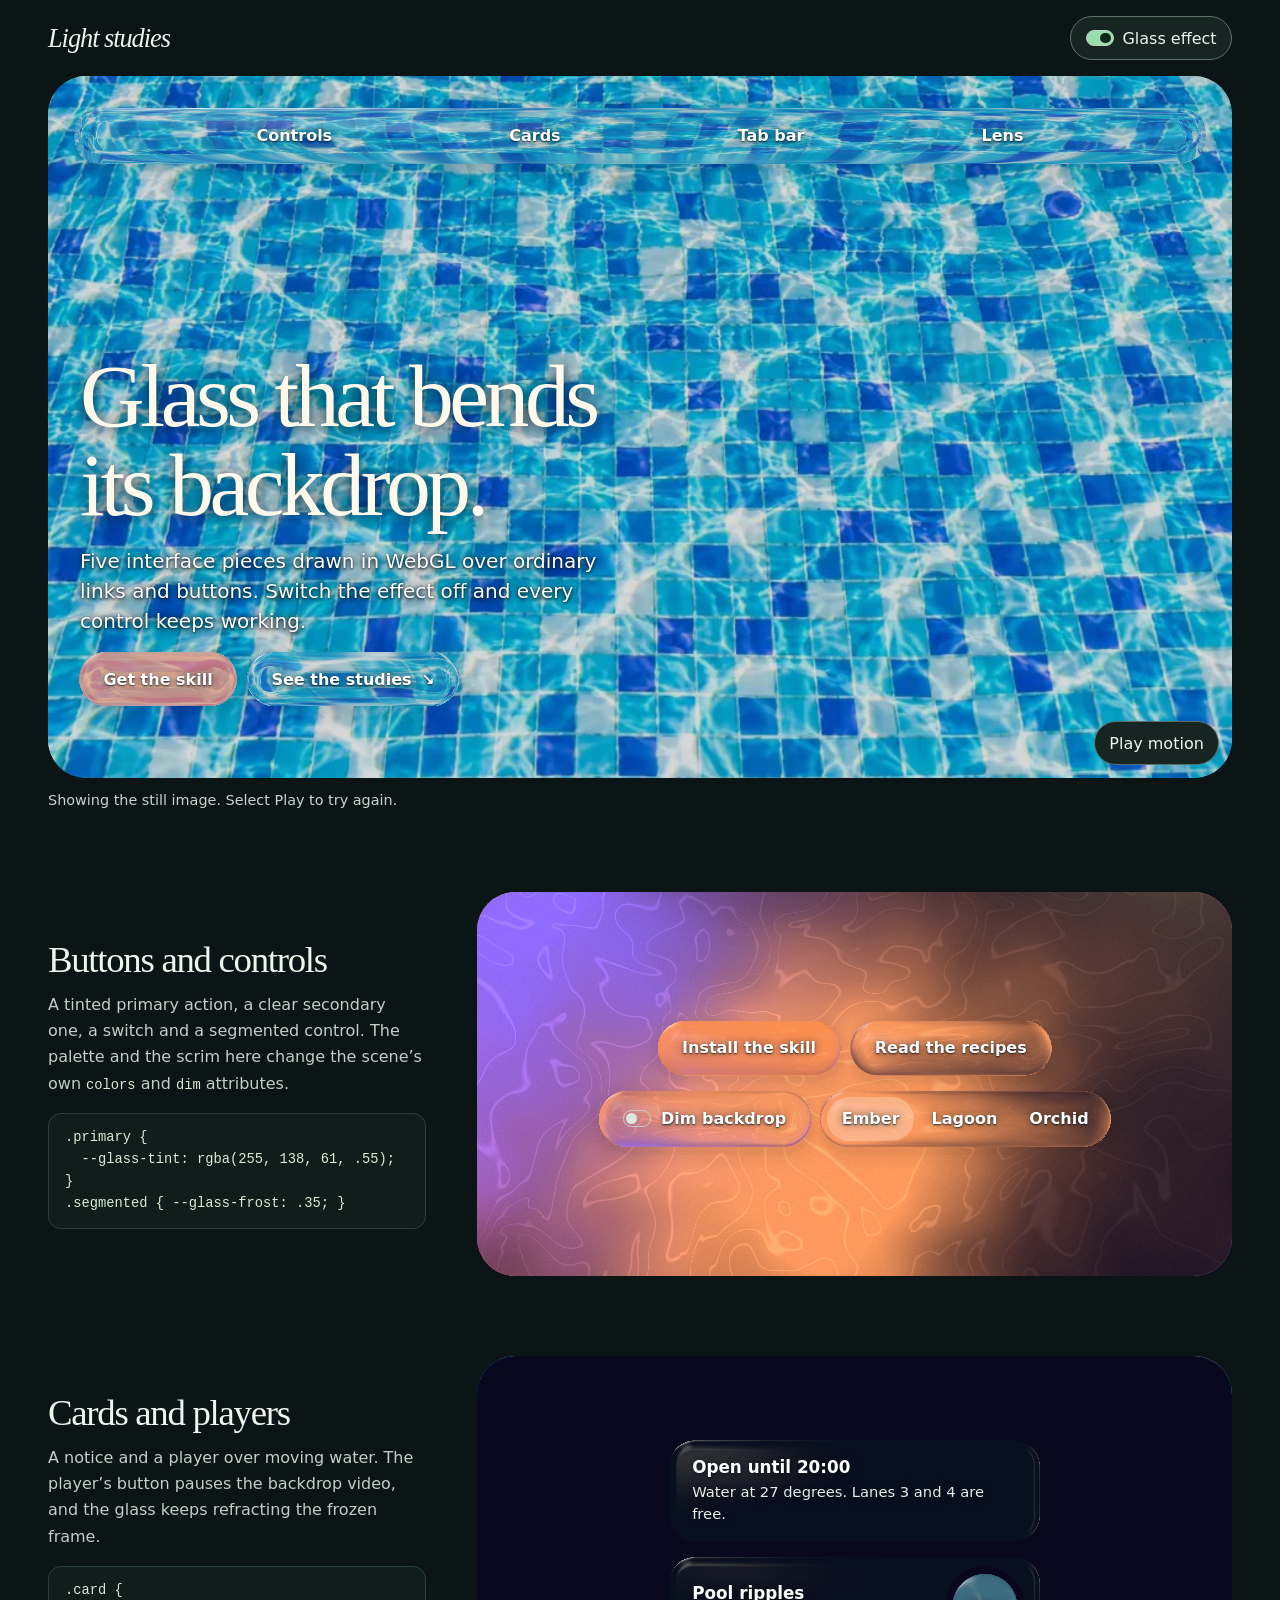
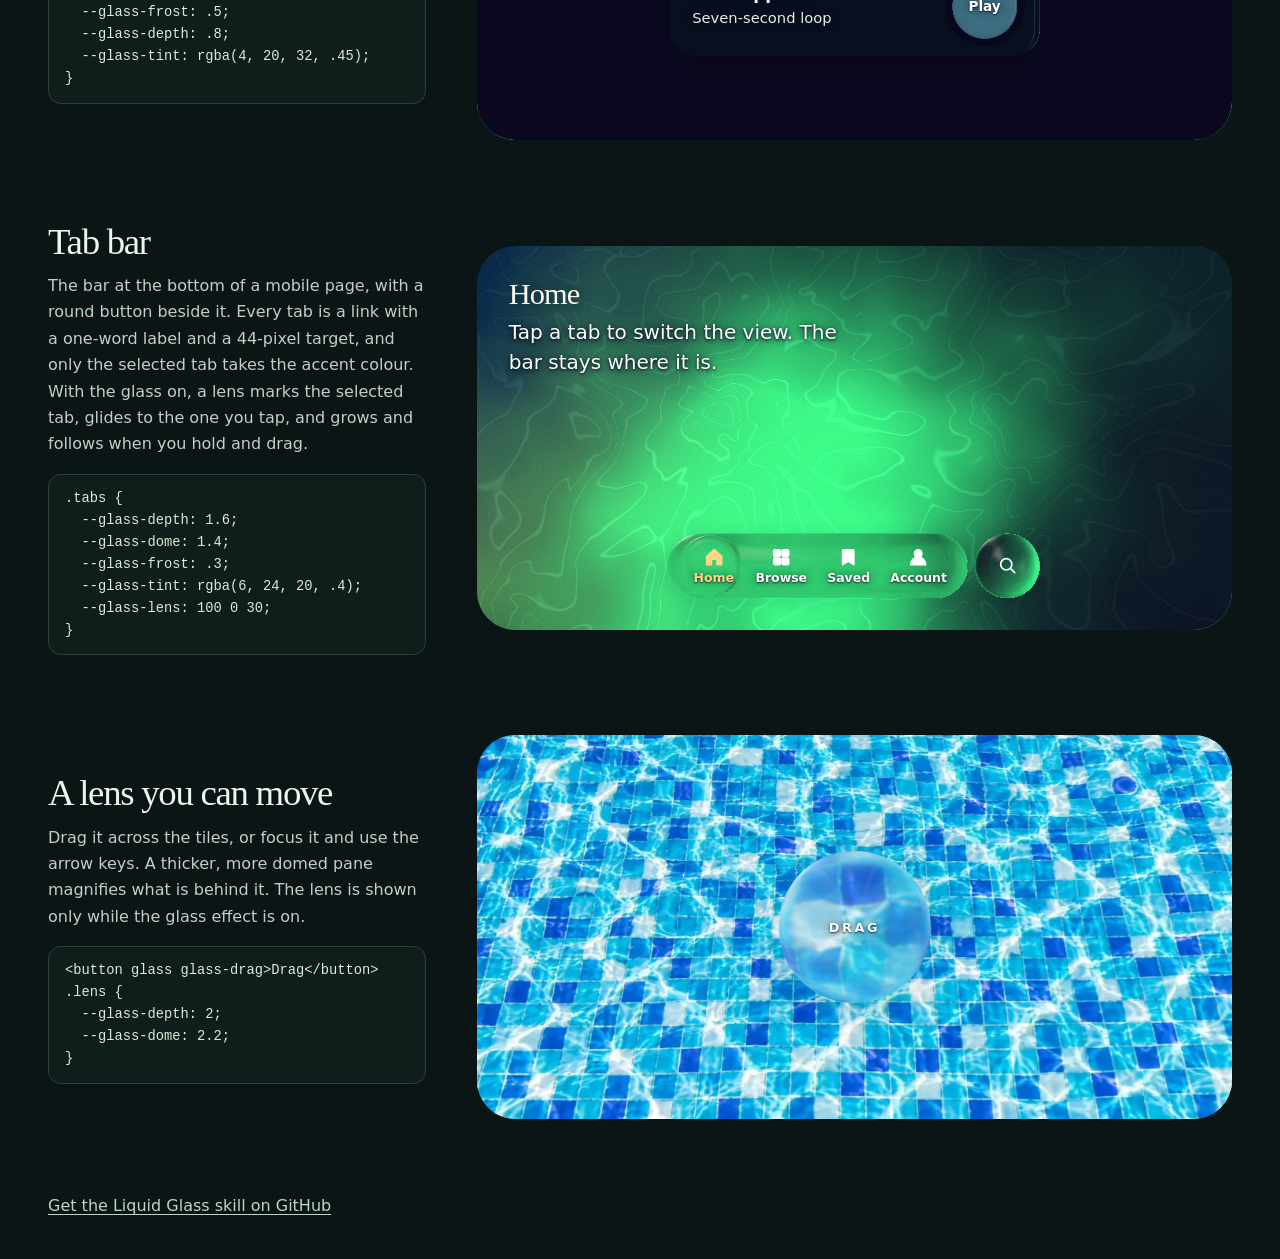
==== commit 9fac83f8: "Make the tab bar switch views in place with a gliding lens The tabs now pick a view inside the stage" ====
--- a/examples/iphone/index.html
+++ b/examples/iphone/index.html
@@ -17,8 +17,8 @@
   <meta property="og:image:alt" content="A glass navigation bar and two glass buttons refract bright ripples in a turquoise pool.">
   <meta name="twitter:card" content="summary_large_image">
   <link rel="preload" as="image" type="image/webp" href="./pool.webp" fetchpriority="high">
-  <link rel="stylesheet" href="./style.css?v=47dca04d">
-  <script type="module" src="./demo.js?v=7b18c831"></script>
+  <link rel="stylesheet" href="./style.css?v=001f4e3e">
+  <script type="module" src="./demo.js?v=3303d691"></script>
 </head>
 <body>
   <a class="skip" href="#guide">Skip to the guide</a>
@@ -110,24 +110,34 @@
     <section class="study" id="tabs" tabindex="-1" aria-labelledby="tabs-title">
       <div class="words">
         <h2 id="tabs-title">Tab bar</h2>
-        <p>The bar at the bottom of a mobile page, with a round action beside it. Every tab is a link with a visible label and a 44-pixel target.</p>
+        <p>The bar at the bottom of a mobile page, with a round button beside it. Every tab is a link with a one-word label and a 44-pixel target, and only the selected tab takes the accent colour. With the glass on, a lens marks the selected tab, glides to the one you tap, and grows and follows when you hold and drag.</p>
         <pre><code>.tabs {
   --glass-depth: 1.6;
   --glass-dome: 1.4;
+  --glass-frost: .3;
   --glass-tint: rgba(6, 24, 20, .4);
+  --glass-lens: 100 0 30;
 }</code></pre>
       </div>
       <div class="stage night" data-scene="aurora" data-colors="#3cff8a #0b5d3b #b6ff6a #0a2a4a">
-        <div class="scene-content dock">
-          <nav class="pane bar tabs" glass aria-label="Sections">
-            <a href="#guide"><svg viewBox="0 0 24 24" aria-hidden="true"><path d="M4 11 12 4l8 7v9h-5v-6H9v6H4z"/></svg>Top</a>
-            <a href="#controls"><svg viewBox="0 0 24 24" aria-hidden="true"><path d="M4 8h10m4 0h2M4 16h2m4 0h10"/><circle cx="16" cy="8" r="2"/><circle cx="8" cy="16" r="2"/></svg>Controls</a>
-            <a href="#cards"><svg viewBox="0 0 24 24" aria-hidden="true"><rect x="4" y="5" width="16" height="6" rx="2"/><rect x="4" y="13" width="16" height="6" rx="2"/></svg>Cards</a>
-            <a href="#tabs" aria-current="location"><svg viewBox="0 0 24 24" aria-hidden="true"><rect x="3" y="14" width="18" height="6" rx="3"/><path d="M8 17h.01M12 17h.01M16 17h.01"/></svg>Tabs</a>
-          </nav>
-          <a class="pane round" glass href="#lens" aria-label="Go to the lens study">
-            <svg viewBox="0 0 24 24" aria-hidden="true"><circle cx="11" cy="11" r="6"/><path d="m16 16 4 4"/></svg>
-          </a>
+        <div class="scene-content">
+          <div class="views" aria-live="polite">
+            <div class="view" id="view-home"><h3>Home</h3><p class="subtitle">Tap a tab to switch the view. The bar stays where it is.</p></div>
+            <div class="view" id="view-browse"><h3>Browse</h3><p class="subtitle">With the glass on, hold the bar and drag sideways.</p></div>
+            <div class="view" id="view-saved"><h3>Saved</h3><p class="subtitle">With the glass on, each view brings its own backdrop colours.</p></div>
+            <div class="view" id="view-account"><h3>Account</h3><p class="subtitle">Switch the glass effect off. The tabs keep working.</p></div>
+          </div>
+          <div class="dock">
+            <nav class="pane bar tabs" glass aria-label="Views">
+              <a href="#view-home" data-colors="#3cff8a #0b5d3b #b6ff6a #0a2a4a"><svg viewBox="0 0 24 24" aria-hidden="true"><path d="M4 11 12 4l8 7v9h-5v-6H9v6H4z"/></svg>Home</a>
+              <a href="#view-browse" data-colors="#35e0c8 #0b3d6b #7fd4ff #0a1a4a"><svg viewBox="0 0 24 24" aria-hidden="true"><rect x="4" y="4" width="7" height="7" rx="1.5"/><rect x="13" y="4" width="7" height="7" rx="1.5"/><rect x="4" y="13" width="7" height="7" rx="1.5"/><rect x="13" y="13" width="7" height="7" rx="1.5"/></svg>Browse</a>
+              <a href="#view-saved" data-colors="#d58cff #4a1d6b #ff9ad0 #1a0a3a"><svg viewBox="0 0 24 24" aria-hidden="true"><path d="M7 4h10a1 1 0 0 1 1 1v15l-6-4-6 4V5a1 1 0 0 1 1-1z"/></svg>Saved</a>
+              <a href="#view-account" data-colors="#7f8cff #1d2a6b #b3c0ff #0a0a3a"><svg viewBox="0 0 24 24" aria-hidden="true"><circle cx="12" cy="8" r="4"/><path d="M4 20a8 8 0 0 1 16 0z"/></svg>Account</a>
+            </nav>
+            <a class="pane round" glass href="#lens" aria-label="Go to the lens study">
+              <svg viewBox="0 0 24 24" aria-hidden="true"><circle cx="11" cy="11" r="6"/><path d="m16 16 4 4"/></svg>
+            </a>
+          </div>
         </div>
       </div>
     </section>
--- a/examples/iphone/style.css
+++ b/examples/iphone/style.css
@@ -18,6 +18,7 @@
 button { font: inherit; }
 svg { width: 1.4rem; height: 1.4rem; fill: none; stroke: currentColor; stroke-width: 1.8; stroke-linecap: round; stroke-linejoin: round; }
 :focus-visible { outline: 3px solid #ffd689; outline-offset: 3px; }
+[tabindex="-1"]:focus-visible { outline: none; } /* scroll targets, not controls */
 [hidden] { display: none !important; }
 .visually-hidden, .skip:not(:focus) { position: absolute; clip-path: inset(50%); width: 1px; height: 1px; overflow: hidden; white-space: nowrap; }
 .skip { position: absolute; top: 0.5rem; left: 1rem; z-index: 4; padding: 0.75rem; background: #162725; }
@@ -56,7 +57,7 @@
   min-height: 24rem; padding: clamp(1rem, 3vw, 2rem);
 }
 .scene-content.centered { align-items: center; justify-content: center; }
-.scene-content.dock { flex-direction: row; align-items: flex-end; justify-content: center; gap: 0.6rem; }
+.dock { display: flex; align-items: center; align-self: center; gap: 0.6rem; margin-top: auto; }
 .hero .scene-content { min-height: clamp(30rem, 78svh, 46rem); padding-bottom: 4.5rem; }
 
 /* Every pane is solid first. It turns clear only inside a ready WebGL scene. */
@@ -80,11 +81,28 @@
 
 .bar { align-self: stretch; justify-content: space-evenly; gap: 0; padding: 0.3rem 0.6rem; }
 .bar a { display: inline-flex; align-items: center; justify-content: center; min-height: 44px; padding: 0 0.7rem; border-radius: 2rem; text-decoration: none; }
-.tabs { align-self: auto; --glass-depth: 1.6; --glass-dome: 1.4; --glass-tint: rgba(6, 24, 20, 0.4); }
+.tabs { align-self: auto; --glass-depth: 1.6; --glass-dome: 1.4; --glass-frost: 0.3; --glass-tint: rgba(6, 24, 20, 0.4); }
 .tabs a { flex-direction: column; gap: 0.15rem; min-width: 4.2rem; padding: 0.4rem 0.5rem; font-size: 0.78rem; }
 .tabs [aria-current] { background: rgb(255 255 255 / 20%); }
+/* Filled icons throughout. Only the selected tab, or the one under a dragged lens, takes the accent colour. */
+.tabs svg { fill: currentColor; }
+.tabs [aria-current], .tabs [data-under-lens] { color: #ffd689; }
+/* With glass on, a lens marks the selected tab and follows a sideways drag. */
+.stage liquid-glass[data-renderer="webgl"][data-ready] .tabs[glass] { touch-action: pan-y; user-select: none; -webkit-user-select: none; -webkit-touch-callout: none; }
+.stage liquid-glass[data-renderer="webgl"][data-ready] .tabs[glass] [aria-current] { background: none; }
+.tabs a { transition: transform 0.18s; }
+.tabs a:hover { text-decoration: none; } /* hover sticks after a tap on a phone */
+.tabs [data-under-lens] { transform: scale(1.18); }
 .round { flex: none; width: 64px; height: 64px; padding: 0; border-radius: 50%; }
 .loupe { width: 9.5rem; height: 9.5rem; font-size: 0.8rem; letter-spacing: 0.2em; text-transform: uppercase; --glass-depth: 2; --glass-dome: 2.2; --glass-pull: 0; }
+
+.views { align-self: stretch; }
+.view { scroll-margin-top: 40vh; }
+.view h3 { font: 400 1.9rem/1.1 Georgia, serif; letter-spacing: -0.03em; color: #fff9ec; text-shadow: 0 2px 14px #092335; }
+.view .subtitle { margin-top: 0.4rem; max-width: 26ch; }
+/* Without the script, the link's own target picks the view. */
+.views:not(.scripted):has(:target) > :not(:target),
+.views:not(.scripted):not(:has(:target)) > :not(:first-child) { display: none; }
 
 .segmented { gap: 0.2rem; padding: 0.3rem; --glass-frost: 0.35; }
 .segmented label { display: inline-flex; align-items: center; min-height: 44px; padding: 0 0.9rem; border-radius: 2rem; cursor: pointer; }
